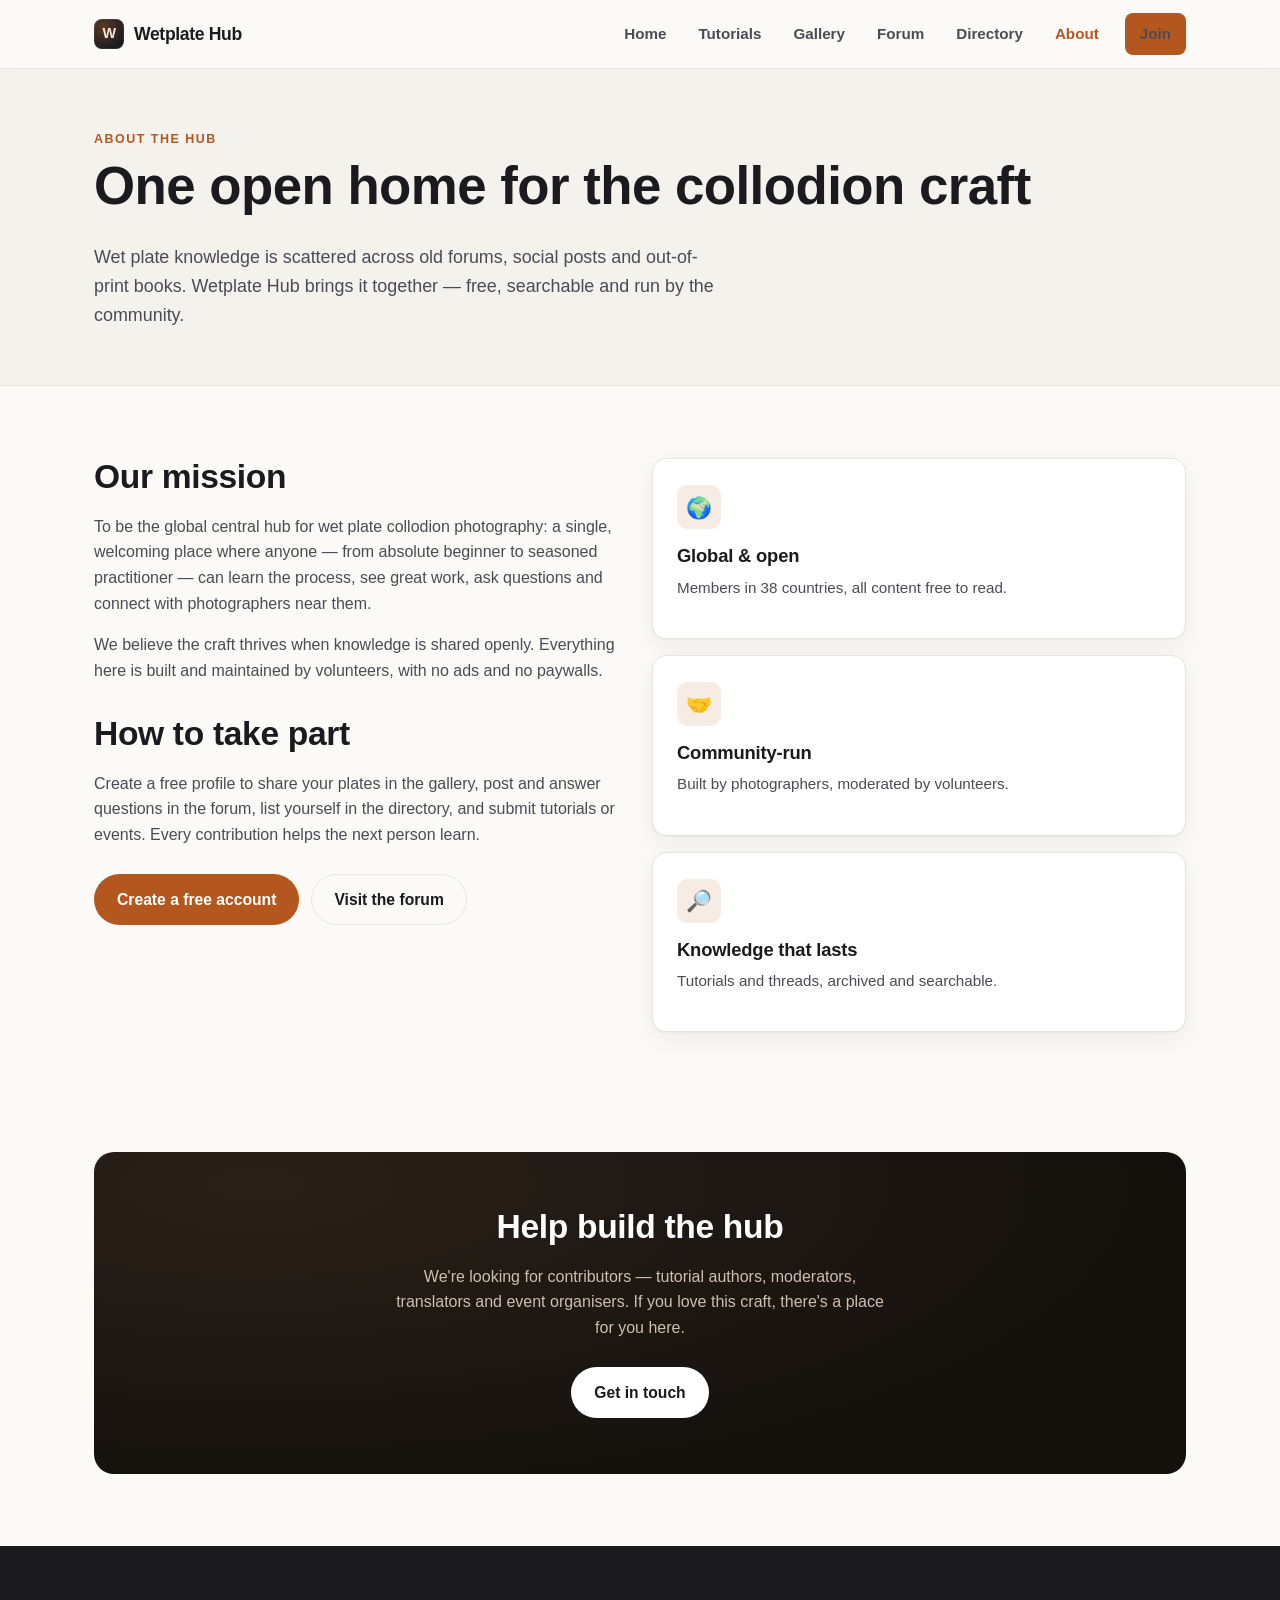
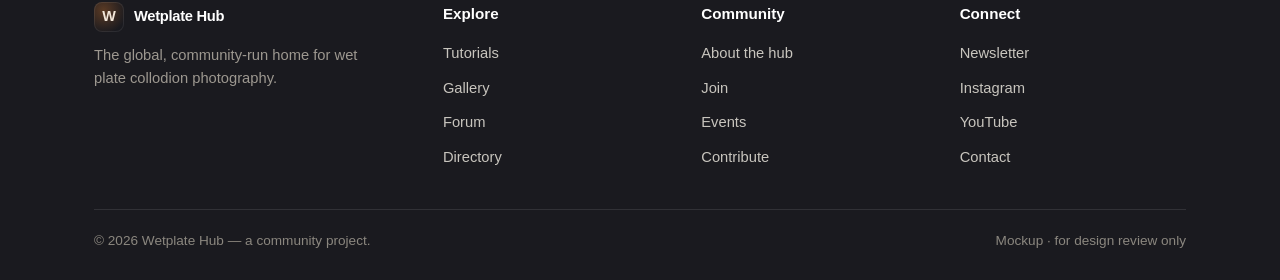
==== about.html @ 6b621704 "Add Wetplate Hub website mockup Static, multi-page mockup for a global community hub for wet plate c" ====
<!DOCTYPE html>
<html lang="en">
<head>
  <meta charset="UTF-8" />
  <meta name="viewport" content="width=device-width, initial-scale=1.0" />
  <title>About — Wetplate Hub</title>
  <meta name="description" content="Wetplate Hub is an open, community-run home for wet plate collodion photography worldwide." />
  <link rel="stylesheet" href="assets/css/styles.css" />
</head>
<body>

  <header class="site-header">
    <div class="container nav">
      <a class="brand" href="index.html"><span class="mark">W</span> Wetplate&nbsp;Hub</a>
      <button class="nav-toggle" aria-label="Toggle menu" aria-expanded="false"><span></span></button>
      <ul class="nav-links">
        <li><a href="index.html">Home</a></li>
        <li><a href="tutorials.html">Tutorials</a></li>
        <li><a href="gallery.html">Gallery</a></li>
        <li><a href="forum.html">Forum</a></li>
        <li><a href="directory.html">Directory</a></li>
        <li><a href="about.html" class="active">About</a></li>
        <li class="nav-cta"><a class="btn btn--primary" href="index.html#join">Join</a></li>
      </ul>
    </div>
  </header>

  <div class="page-head">
    <div class="container">
      <span class="eyebrow">About the hub</span>
      <h1>One open home for the collodion craft</h1>
      <p class="lead">Wet plate knowledge is scattered across old forums, social posts and out-of-print
        books. Wetplate Hub brings it together — free, searchable and run by the community.</p>
    </div>
  </div>

  <section class="section">
    <div class="container grid grid-2" style="align-items:start;">
      <div>
        <h2>Our mission</h2>
        <p>To be the global central hub for wet plate collodion photography: a single, welcoming place
          where anyone — from absolute beginner to seasoned practitioner — can learn the process, see
          great work, ask questions and connect with photographers near them.</p>
        <p>We believe the craft thrives when knowledge is shared openly. Everything here is built and
          maintained by volunteers, with no ads and no paywalls.</p>
        <h2 style="margin-top:32px;">How to take part</h2>
        <p>Create a free profile to share your plates in the gallery, post and answer questions in the
          forum, list yourself in the directory, and submit tutorials or events. Every contribution
          helps the next person learn.</p>
        <div class="hero-actions">
          <a class="btn btn--primary" href="index.html#join">Create a free account</a>
          <a class="btn btn--ghost" href="forum.html">Visit the forum</a>
        </div>
      </div>
      <div class="grid" style="gap:16px;">
        <div class="feature"><div class="ico">🌍</div><h3>Global &amp; open</h3><p>Members in 38 countries, all content free to read.</p></div>
        <div class="feature"><div class="ico">🤝</div><h3>Community-run</h3><p>Built by photographers, moderated by volunteers.</p></div>
        <div class="feature"><div class="ico">🔎</div><h3>Knowledge that lasts</h3><p>Tutorials and threads, archived and searchable.</p></div>
      </div>
    </div>
  </section>

  <section class="section section--tight">
    <div class="container">
      <div class="cta">
        <h2>Help build the hub</h2>
        <p>We're looking for contributors — tutorial authors, moderators, translators and event
          organisers. If you love this craft, there's a place for you here.</p>
        <div class="hero-actions"><a class="btn btn--light" href="#">Get in touch</a></div>
      </div>
    </div>
  </section>

  <footer class="site-footer">
    <div class="container">
      <div class="footer-grid">
        <div>
          <a class="brand" href="index.html"><span class="mark">W</span> Wetplate&nbsp;Hub</a>
          <p class="tagline">The global, community-run home for wet plate collodion photography.</p>
        </div>
        <div><h4>Explore</h4><ul class="f-links"><li><a href="tutorials.html">Tutorials</a></li><li><a href="gallery.html">Gallery</a></li><li><a href="forum.html">Forum</a></li><li><a href="directory.html">Directory</a></li></ul></div>
        <div><h4>Community</h4><ul class="f-links"><li><a href="about.html">About the hub</a></li><li><a href="index.html#join">Join</a></li><li><a href="directory.html">Events</a></li><li><a href="#">Contribute</a></li></ul></div>
        <div><h4>Connect</h4><ul class="f-links"><li><a href="#">Newsletter</a></li><li><a href="#">Instagram</a></li><li><a href="#">YouTube</a></li><li><a href="#">Contact</a></li></ul></div>
      </div>
      <div class="footer-bottom"><span>© 2026 Wetplate Hub — a community project.</span><span>Mockup · for design review only</span></div>
    </div>
  </footer>

  <script src="assets/js/main.js"></script>
</body>
</html>
---- assets/css/styles.css ----
/* ===========================================================================
   Wetplate Hub — shared styles
   Modern & clean: light palette, generous whitespace, one warm accent.
   Self-contained (no CDN), renders offline.
   =========================================================================== */

:root {
  /* Palette */
  --ink: #1a1a1f;
  --ink-soft: #4b4b55;
  --muted: #7c7c87;
  --line: #e6e4df;
  --bg: #fbfaf7;
  --surface: #ffffff;
  --surface-2: #f4f2ec;
  --accent: #b4571f;          /* burnt amber — nods to collodion chemistry */
  --accent-dark: #8c4216;
  --accent-soft: #f6ece3;

  /* Type */
  --font: -apple-system, BlinkMacSystemFont, "Segoe UI", Roboto, Helvetica, Arial,
    "Apple Color Emoji", "Segoe UI Emoji", sans-serif;

  /* Layout */
  --maxw: 1140px;
  --radius: 14px;
  --radius-sm: 9px;
  --shadow: 0 1px 2px rgba(26, 26, 31, 0.04), 0 8px 24px rgba(26, 26, 31, 0.06);
  --shadow-hover: 0 2px 6px rgba(26, 26, 31, 0.08), 0 16px 40px rgba(26, 26, 31, 0.10);
}

* { box-sizing: border-box; }

html { scroll-behavior: smooth; }

body {
  margin: 0;
  font-family: var(--font);
  color: var(--ink);
  background: var(--bg);
  line-height: 1.6;
  -webkit-font-smoothing: antialiased;
}

img { max-width: 100%; display: block; }

a { color: var(--accent); text-decoration: none; }
a:hover { color: var(--accent-dark); }

h1, h2, h3 { line-height: 1.15; letter-spacing: -0.01em; margin: 0 0 0.5em; }
h1 { font-size: clamp(2rem, 4.5vw, 3.3rem); font-weight: 800; }
h2 { font-size: clamp(1.5rem, 3vw, 2.1rem); font-weight: 750; }
h3 { font-size: 1.15rem; font-weight: 700; }
p { margin: 0 0 1rem; color: var(--ink-soft); }

.container {
  width: 100%;
  max-width: var(--maxw);
  margin: 0 auto;
  padding: 0 24px;
}

.section { padding: 72px 0; }
.section--tight { padding: 48px 0; }
.section--alt { background: var(--surface-2); }

.eyebrow {
  display: inline-block;
  font-size: 0.78rem;
  font-weight: 700;
  letter-spacing: 0.12em;
  text-transform: uppercase;
  color: var(--accent);
  margin-bottom: 0.6rem;
}

.lead { font-size: 1.12rem; color: var(--ink-soft); max-width: 60ch; }

.section-head { max-width: 62ch; margin-bottom: 36px; }
.section-head.center { margin-left: auto; margin-right: auto; text-align: center; }

/* ---------- Buttons ---------- */
.btn {
  display: inline-flex;
  align-items: center;
  gap: 0.5em;
  font-weight: 650;
  font-size: 0.98rem;
  padding: 12px 22px;
  border-radius: 999px;
  border: 1px solid transparent;
  cursor: pointer;
  transition: transform 0.12s ease, background 0.15s ease, box-shadow 0.15s ease;
}
.btn:active { transform: translateY(1px); }
.btn--primary { background: var(--accent); color: #fff; }
.btn--primary:hover { background: var(--accent-dark); color: #fff; }
.btn--ghost { background: transparent; color: var(--ink); border-color: var(--line); }
.btn--ghost:hover { background: var(--surface); color: var(--ink); box-shadow: var(--shadow); }
.btn--light { background: #fff; color: var(--ink); }
.btn--light:hover { background: #fff; box-shadow: var(--shadow); }

/* ---------- Header / nav ---------- */
.site-header {
  position: sticky;
  top: 0;
  z-index: 50;
  background: rgba(251, 250, 247, 0.85);
  backdrop-filter: saturate(180%) blur(12px);
  border-bottom: 1px solid var(--line);
}
.nav {
  display: flex;
  align-items: center;
  justify-content: space-between;
  height: 68px;
}
.brand { display: flex; align-items: center; gap: 10px; font-weight: 800; color: var(--ink); font-size: 1.1rem; letter-spacing: -0.02em; }
.brand:hover { color: var(--ink); }
.brand .mark {
  width: 30px; height: 30px; border-radius: 8px;
  background: radial-gradient(circle at 32% 28%, #5a3a24, #1a1a1f 78%);
  display: inline-flex; align-items: center; justify-content: center;
  color: #f2e7da; font-size: 0.9rem; font-weight: 800;
  box-shadow: inset 0 0 0 1px rgba(255,255,255,0.08);
}
.nav-links { display: flex; align-items: center; gap: 4px; list-style: none; margin: 0; padding: 0; }
.nav-links a {
  display: inline-block; color: var(--ink-soft); font-weight: 550; font-size: 0.95rem;
  padding: 8px 14px; border-radius: 8px;
}
.nav-links a:hover { color: var(--ink); background: var(--surface-2); }
.nav-links a.active { color: var(--accent); }
.nav-cta { margin-left: 8px; }
.nav-toggle {
  display: none; background: none; border: 1px solid var(--line); border-radius: 8px;
  width: 42px; height: 38px; cursor: pointer; padding: 0; align-items: center; justify-content: center;
}
.nav-toggle span, .nav-toggle span::before, .nav-toggle span::after {
  display: block; width: 18px; height: 2px; background: var(--ink); position: relative; transition: 0.2s;
}
.nav-toggle span::before, .nav-toggle span::after { content: ""; position: absolute; left: 0; }
.nav-toggle span::before { top: -6px; }
.nav-toggle span::after { top: 6px; }

@media (max-width: 860px) {
  .nav-toggle { display: inline-flex; }
  .nav-links {
    position: absolute; left: 0; right: 0; top: 68px;
    flex-direction: column; align-items: stretch; gap: 2px;
    background: var(--surface); border-bottom: 1px solid var(--line);
    padding: 12px 16px; box-shadow: var(--shadow);
    display: none;
  }
  .nav-links.open { display: flex; }
  .nav-links a { padding: 12px 14px; }
  .nav-cta { margin: 6px 0 0; }
}

/* ---------- Hero ---------- */
.hero { padding: 86px 0 64px; }
.hero-grid { display: grid; grid-template-columns: 1.05fr 0.95fr; gap: 56px; align-items: center; }
.hero p.lead { margin-top: 14px; }
.hero-actions { display: flex; flex-wrap: wrap; gap: 12px; margin-top: 26px; }
.hero-stats { display: flex; gap: 34px; margin-top: 40px; flex-wrap: wrap; }
.hero-stats .num { font-size: 1.7rem; font-weight: 800; color: var(--ink); }
.hero-stats .lbl { font-size: 0.85rem; color: var(--muted); }
.hero-art {
  border-radius: var(--radius); overflow: hidden; box-shadow: var(--shadow);
  aspect-ratio: 4 / 5; border: 1px solid var(--line);
}
@media (max-width: 860px) {
  .hero-grid { grid-template-columns: 1fr; gap: 36px; }
  .hero-art { max-width: 420px; }
}

/* ---------- Plate placeholder (tintype look, no network) ---------- */
.plate {
  position: relative; width: 100%; height: 100%; min-height: 160px;
  background:
    radial-gradient(120% 90% at 50% 35%, rgba(255,255,255,0.10), rgba(0,0,0,0.0) 45%),
    radial-gradient(140% 120% at 50% 50%, #6a513e 0%, #2c2118 55%, #14100c 100%);
  display: flex; align-items: flex-end;
}
.plate::after {
  content: ""; position: absolute; inset: 0;
  background: radial-gradient(130% 110% at 50% 45%, transparent 55%, rgba(0,0,0,0.55) 100%);
  pointer-events: none;
}
.plate--cool { background:
    radial-gradient(120% 90% at 50% 35%, rgba(255,255,255,0.12), transparent 45%),
    radial-gradient(140% 120% at 50% 50%, #4a5662 0%, #232a31 55%, #11151a 100%); }
.plate--silver { background:
    radial-gradient(120% 90% at 50% 30%, rgba(255,255,255,0.18), transparent 50%),
    radial-gradient(140% 120% at 50% 50%, #8a8175 0%, #43403a 60%, #1d1b18 100%); }
.plate .plate-cap {
  position: relative; z-index: 1; padding: 14px 16px; color: #efe6da;
  font-size: 0.82rem; width: 100%;
  text-shadow: 0 1px 4px rgba(0,0,0,0.6);
}
.plate .plate-cap strong { display: block; font-weight: 700; font-size: 0.92rem; }
.plate .plate-cap span { opacity: 0.8; }

/* ---------- Cards & grids ---------- */
.grid { display: grid; gap: 24px; }
.grid-2 { grid-template-columns: repeat(2, 1fr); }
.grid-3 { grid-template-columns: repeat(3, 1fr); }
.grid-4 { grid-template-columns: repeat(4, 1fr); }
@media (max-width: 980px) { .grid-3, .grid-4 { grid-template-columns: repeat(2, 1fr); } }
@media (max-width: 620px) { .grid-2, .grid-3, .grid-4 { grid-template-columns: 1fr; } }

.card {
  background: var(--surface); border: 1px solid var(--line); border-radius: var(--radius);
  overflow: hidden; box-shadow: var(--shadow);
  transition: transform 0.15s ease, box-shadow 0.15s ease;
  display: flex; flex-direction: column;
}
.card:hover { transform: translateY(-3px); box-shadow: var(--shadow-hover); }
.card-media { aspect-ratio: 4 / 3; }
.card-body { padding: 18px 20px 22px; }
.card-body h3 { margin-bottom: 6px; }
.card-body p { font-size: 0.95rem; margin-bottom: 0; }
.card-meta { display: flex; gap: 12px; font-size: 0.82rem; color: var(--muted); margin-top: 14px; flex-wrap: wrap; }

/* Section nav cards (home) */
.feature {
  display: block; background: var(--surface); border: 1px solid var(--line);
  border-radius: var(--radius); padding: 26px 24px; box-shadow: var(--shadow);
  transition: transform 0.15s ease, box-shadow 0.15s ease;
}
.feature:hover { transform: translateY(-3px); box-shadow: var(--shadow-hover); }
.feature .ico {
  width: 44px; height: 44px; border-radius: 11px; background: var(--accent-soft);
  display: flex; align-items: center; justify-content: center; font-size: 1.3rem; margin-bottom: 16px;
}
.feature h3 { color: var(--ink); }
.feature p { color: var(--ink-soft); font-size: 0.95rem; margin-bottom: 12px; }
.feature .more { font-weight: 650; font-size: 0.9rem; }

/* ---------- Chips / filters ---------- */
.chips { display: flex; flex-wrap: wrap; gap: 10px; margin-bottom: 30px; }
.chip {
  font-size: 0.88rem; font-weight: 600; padding: 8px 16px; border-radius: 999px;
  border: 1px solid var(--line); background: var(--surface); color: var(--ink-soft); cursor: pointer;
}
.chip:hover { border-color: var(--accent); color: var(--accent); }
.chip.active { background: var(--ink); color: #fff; border-color: var(--ink); }

/* ---------- Search bar ---------- */
.searchbar { display: flex; gap: 10px; flex-wrap: wrap; margin-bottom: 30px; }
.searchbar input, .searchbar select {
  font: inherit; padding: 12px 16px; border: 1px solid var(--line); border-radius: 999px;
  background: var(--surface); color: var(--ink); min-width: 0;
}
.searchbar input { flex: 1; min-width: 200px; }

/* ---------- Forum ---------- */
.cat-list { display: grid; gap: 14px; }
.cat {
  display: flex; align-items: center; gap: 16px; background: var(--surface);
  border: 1px solid var(--line); border-radius: var(--radius); padding: 18px 20px; box-shadow: var(--shadow);
}
.cat .ico { width: 46px; height: 46px; border-radius: 11px; background: var(--accent-soft);
  display: flex; align-items: center; justify-content: center; font-size: 1.3rem; flex: none; }
.cat .cat-text { flex: 1; }
.cat .cat-text h3 { margin: 0 0 2px; color: var(--ink); }
.cat .cat-text p { margin: 0; font-size: 0.9rem; }
.cat .cat-count { text-align: right; color: var(--muted); font-size: 0.85rem; flex: none; }
.cat .cat-count strong { display: block; color: var(--ink); font-size: 1.15rem; }

.topics { border: 1px solid var(--line); border-radius: var(--radius); overflow: hidden; background: var(--surface); box-shadow: var(--shadow); }
.topic { display: grid; grid-template-columns: 1fr auto auto; gap: 16px; align-items: center; padding: 16px 20px; border-bottom: 1px solid var(--line); }
.topic:last-child { border-bottom: none; }
.topic .t-title { font-weight: 650; color: var(--ink); }
.topic .t-sub { font-size: 0.82rem; color: var(--muted); margin-top: 2px; }
.topic .t-stat { text-align: center; font-size: 0.82rem; color: var(--muted); min-width: 64px; }
.topic .t-stat strong { display: block; color: var(--ink); font-size: 1rem; }
@media (max-width: 620px) { .topic { grid-template-columns: 1fr; } .topic .t-stat { text-align: left; } }

/* ---------- Directory ---------- */
.person { text-align: left; }
.person .avatar { aspect-ratio: 1/1; }
.person .card-body { padding: 16px 18px 20px; }
.person .role { font-size: 0.85rem; color: var(--accent); font-weight: 650; }
.tag { display: inline-block; font-size: 0.75rem; background: var(--surface-2); color: var(--ink-soft);
  border-radius: 999px; padding: 4px 10px; margin: 8px 6px 0 0; }

/* ---------- Events ---------- */
.event { display: flex; gap: 18px; align-items: center; background: var(--surface);
  border: 1px solid var(--line); border-radius: var(--radius); padding: 16px 20px; box-shadow: var(--shadow); }
.event .date { flex: none; width: 64px; text-align: center; background: var(--accent-soft);
  border-radius: 11px; padding: 10px 0; }
.event .date .d { font-size: 1.4rem; font-weight: 800; color: var(--accent-dark); line-height: 1; }
.event .date .m { font-size: 0.72rem; font-weight: 700; letter-spacing: 0.08em; text-transform: uppercase; color: var(--accent); }
.event .ev-body { flex: 1; }
.event .ev-body h3 { margin: 0 0 3px; color: var(--ink); }
.event .ev-body p { margin: 0; font-size: 0.9rem; }

/* ---------- Process steps ---------- */
.steps { counter-reset: step; display: grid; gap: 18px; }
.step { display: flex; gap: 18px; background: var(--surface); border: 1px solid var(--line);
  border-radius: var(--radius); padding: 20px 22px; box-shadow: var(--shadow); }
.step .n { counter-increment: step; flex: none; width: 40px; height: 40px; border-radius: 50%;
  background: var(--ink); color: #fff; font-weight: 800; display: flex; align-items: center; justify-content: center; }
.step .n::before { content: counter(step); }
.step h3 { margin: 0 0 4px; color: var(--ink); }
.step p { margin: 0; font-size: 0.95rem; }

/* ---------- CTA band ---------- */
.cta {
  background: radial-gradient(120% 140% at 15% 10%, #2a2018, #14110d 70%);
  color: #f4ede3; border-radius: 20px; padding: 56px 48px; text-align: center;
}
.cta h2 { color: #fff; }
.cta p { color: #cdbfb0; max-width: 56ch; margin-left: auto; margin-right: auto; }
.cta .hero-actions { justify-content: center; }
@media (max-width: 620px) { .cta { padding: 40px 24px; } }

/* ---------- Footer ---------- */
.site-footer { background: var(--ink); color: #c8c5be; padding: 56px 0 28px; margin-top: 24px; }
.footer-grid { display: grid; grid-template-columns: 1.4fr 1fr 1fr 1fr; gap: 32px; }
.site-footer h4 { color: #fff; font-size: 0.95rem; margin: 0 0 14px; }
.site-footer a { color: #c8c5be; font-size: 0.92rem; }
.site-footer a:hover { color: #fff; }
.site-footer .f-links { list-style: none; padding: 0; margin: 0; display: grid; gap: 9px; }
.site-footer .brand { color: #fff; margin-bottom: 12px; }
.site-footer .tagline { color: #9d9890; font-size: 0.92rem; max-width: 34ch; }
.footer-bottom { border-top: 1px solid rgba(255,255,255,0.1); margin-top: 40px; padding-top: 20px;
  display: flex; justify-content: space-between; flex-wrap: wrap; gap: 10px; font-size: 0.85rem; color: #8b877f; }
@media (max-width: 760px) { .footer-grid { grid-template-columns: 1fr 1fr; } }
@media (max-width: 480px) { .footer-grid { grid-template-columns: 1fr; } }

/* ---------- Page header (interior pages) ---------- */
.page-head { background: var(--surface-2); border-bottom: 1px solid var(--line); padding: 56px 0; }
.page-head .eyebrow { margin-bottom: 0.4rem; }
.page-head p { max-width: 64ch; margin-bottom: 0; }
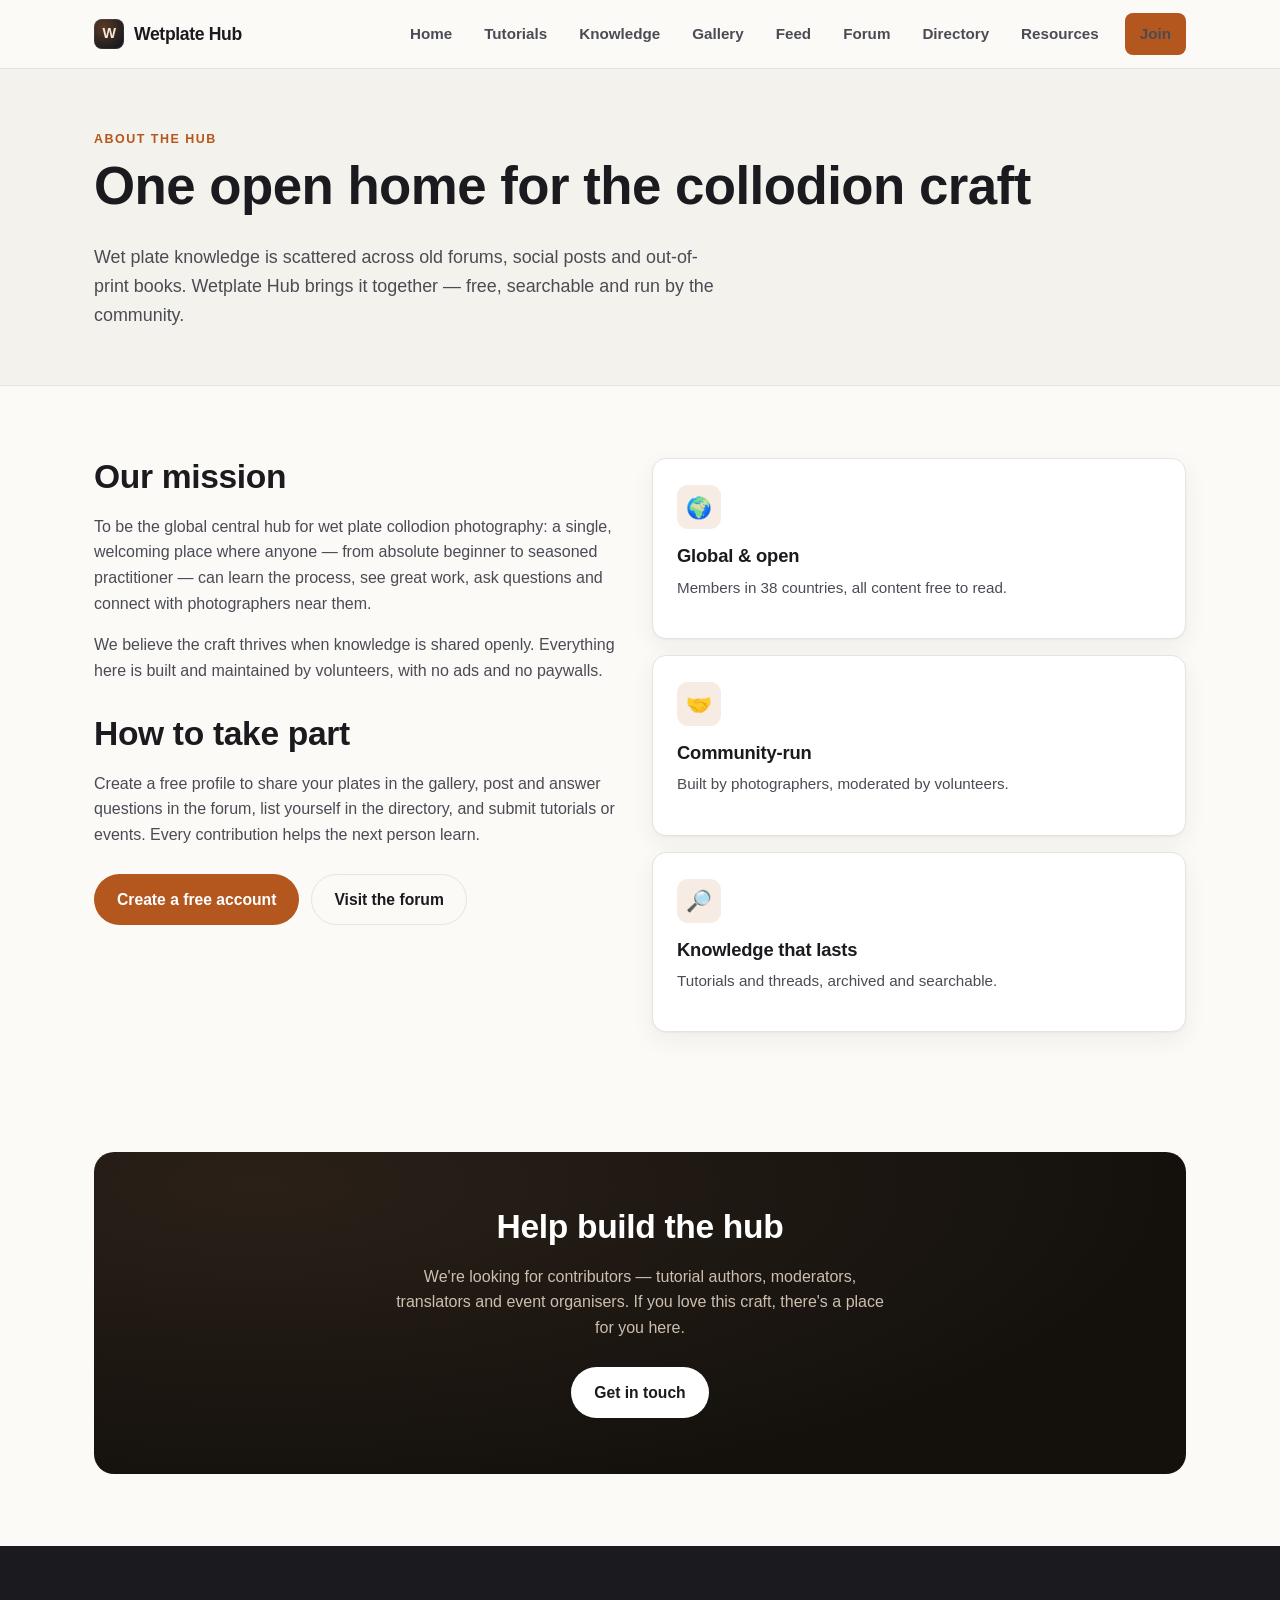
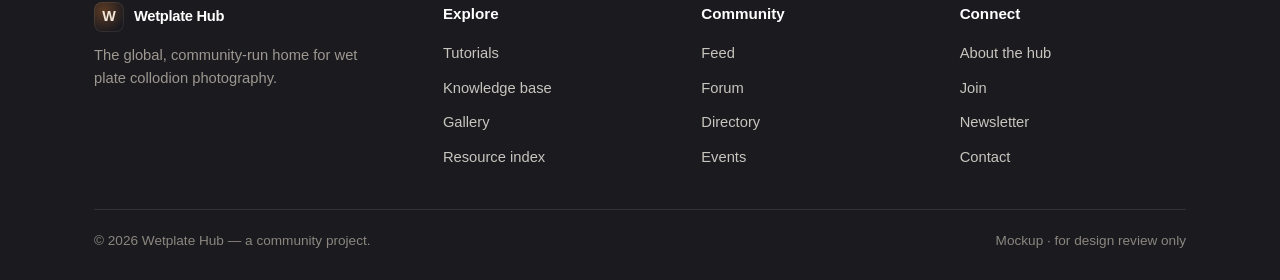
==== commit 60de0168: "Reposition hub as connective layer: add 4 connector pages + strategy Adds STRATEGY.md (vision: index" ====
--- a/about.html
+++ b/about.html
@@ -16,10 +16,12 @@
       <ul class="nav-links">
         <li><a href="index.html">Home</a></li>
         <li><a href="tutorials.html">Tutorials</a></li>
+        <li><a href="knowledge.html">Knowledge</a></li>
         <li><a href="gallery.html">Gallery</a></li>
+        <li><a href="feed.html">Feed</a></li>
         <li><a href="forum.html">Forum</a></li>
         <li><a href="directory.html">Directory</a></li>
-        <li><a href="about.html" class="active">About</a></li>
+        <li><a href="resources.html">Resources</a></li>
         <li class="nav-cta"><a class="btn btn--primary" href="index.html#join">Join</a></li>
       </ul>
     </div>
@@ -78,9 +80,9 @@
           <a class="brand" href="index.html"><span class="mark">W</span> Wetplate&nbsp;Hub</a>
           <p class="tagline">The global, community-run home for wet plate collodion photography.</p>
         </div>
-        <div><h4>Explore</h4><ul class="f-links"><li><a href="tutorials.html">Tutorials</a></li><li><a href="gallery.html">Gallery</a></li><li><a href="forum.html">Forum</a></li><li><a href="directory.html">Directory</a></li></ul></div>
-        <div><h4>Community</h4><ul class="f-links"><li><a href="about.html">About the hub</a></li><li><a href="index.html#join">Join</a></li><li><a href="directory.html">Events</a></li><li><a href="#">Contribute</a></li></ul></div>
-        <div><h4>Connect</h4><ul class="f-links"><li><a href="#">Newsletter</a></li><li><a href="#">Instagram</a></li><li><a href="#">YouTube</a></li><li><a href="#">Contact</a></li></ul></div>
+        <div><h4>Explore</h4><ul class="f-links"><li><a href="tutorials.html">Tutorials</a></li><li><a href="knowledge.html">Knowledge base</a></li><li><a href="gallery.html">Gallery</a></li><li><a href="resources.html">Resource index</a></li></ul></div>
+        <div><h4>Community</h4><ul class="f-links"><li><a href="feed.html">Feed</a></li><li><a href="forum.html">Forum</a></li><li><a href="directory.html">Directory</a></li><li><a href="feed.html">Events</a></li></ul></div>
+        <div><h4>Connect</h4><ul class="f-links"><li><a href="about.html">About the hub</a></li><li><a href="index.html#join">Join</a></li><li><a href="#">Newsletter</a></li><li><a href="#">Contact</a></li></ul></div>
       </div>
       <div class="footer-bottom"><span>© 2026 Wetplate Hub — a community project.</span><span>Mockup · for design review only</span></div>
     </div>
--- a/assets/css/styles.css
+++ b/assets/css/styles.css
@@ -334,3 +334,76 @@
 .page-head { background: var(--surface-2); border-bottom: 1px solid var(--line); padding: 56px 0; }
 .page-head .eyebrow { margin-bottom: 0.4rem; }
 .page-head p { max-width: 64ch; margin-bottom: 0; }
+
+/* ---------- Source badges ---------- */
+.badge {
+  display: inline-flex; align-items: center; gap: 5px;
+  font-size: 0.72rem; font-weight: 700; letter-spacing: 0.03em;
+  padding: 3px 9px; border-radius: 999px; line-height: 1.4;
+  background: var(--surface-2); color: var(--ink-soft); border: 1px solid var(--line);
+}
+.badge--forum   { background: #eaf0f6; color: #2f5b86; border-color: #d4e1ee; }
+.badge--video   { background: #fbe9e7; color: #b03a2e; border-color: #f3d2cd; }
+.badge--supplier{ background: #e9f3ec; color: #2f7a48; border-color: #d2e8d9; }
+.badge--book    { background: #f3ede2; color: #8a6a2f; border-color: #e7dcc8; }
+.badge--blog    { background: #efeafa; color: #5b46a8; border-color: #ddd3f2; }
+.badge--instagram { background: #fbeaf3; color: #b03570; border-color: #f2d3e3; }
+
+/* ---------- External link rows (resource index) ---------- */
+.linkrow {
+  display: flex; align-items: flex-start; gap: 16px; background: var(--surface);
+  border: 1px solid var(--line); border-radius: var(--radius); padding: 18px 20px;
+  box-shadow: var(--shadow); transition: transform 0.15s ease, box-shadow 0.15s ease;
+}
+.linkrow:hover { transform: translateY(-2px); box-shadow: var(--shadow-hover); }
+.linkrow .lr-body { flex: 1; min-width: 0; }
+.linkrow .lr-title { font-weight: 700; color: var(--ink); display: inline-flex; align-items: center; gap: 6px; }
+.linkrow .lr-title .ext { color: var(--muted); font-weight: 500; }
+.linkrow .lr-title:hover { color: var(--accent); }
+.linkrow p { margin: 4px 0 0; font-size: 0.92rem; }
+.linkrow .lr-meta { display: flex; flex-wrap: wrap; gap: 8px 14px; align-items: center; margin-top: 10px; font-size: 0.8rem; color: var(--muted); }
+.linkrow .src { flex: none; }
+
+/* ---------- Citation / provenance ---------- */
+.cite {
+  display: flex; flex-wrap: wrap; gap: 6px 14px; align-items: center;
+  margin-top: 14px; padding-top: 12px; border-top: 1px dashed var(--line);
+  font-size: 0.82rem; color: var(--muted);
+}
+.cite .src-label { font-weight: 650; color: var(--ink-soft); }
+.cite a { font-weight: 600; }
+
+.formula { list-style: none; margin: 14px 0 0; padding: 0; display: grid; gap: 8px; }
+.formula li { display: flex; justify-content: space-between; gap: 16px; font-size: 0.92rem;
+  padding: 8px 0; border-bottom: 1px solid var(--line); color: var(--ink-soft); }
+.formula li:last-child { border-bottom: none; }
+.formula li strong { color: var(--ink); font-weight: 600; }
+
+/* ---------- Community feed ---------- */
+.feed { display: grid; gap: 16px; }
+.feed-item { display: flex; gap: 16px; background: var(--surface); border: 1px solid var(--line);
+  border-radius: var(--radius); padding: 16px 18px; box-shadow: var(--shadow); }
+.feed-item .thumb { flex: none; width: 92px; height: 92px; border-radius: 11px; overflow: hidden; }
+.feed-item .fi-body { flex: 1; min-width: 0; }
+.feed-item .fi-head { display: flex; flex-wrap: wrap; gap: 8px 12px; align-items: center; margin-bottom: 5px; }
+.feed-item .fi-author { font-weight: 700; color: var(--ink); }
+.feed-item .fi-via { font-size: 0.8rem; color: var(--muted); }
+.feed-item p { margin: 4px 0 0; font-size: 0.93rem; }
+.feed-item .fi-foot { margin-top: 10px; font-size: 0.8rem; color: var(--muted); display: flex; gap: 16px; flex-wrap: wrap; }
+@media (max-width: 520px) { .feed-item .thumb { width: 64px; height: 64px; } }
+
+/* ---------- Profile header ---------- */
+.profile-head { display: flex; gap: 28px; align-items: flex-start; flex-wrap: wrap; }
+.profile-head .pf-avatar { flex: none; width: 150px; height: 150px; border-radius: 16px;
+  overflow: hidden; box-shadow: var(--shadow); border: 1px solid var(--line); }
+.profile-head .pf-body { flex: 1; min-width: 260px; }
+.profile-head h1 { margin-bottom: 4px; }
+.profile-head .pf-loc { color: var(--muted); font-weight: 600; }
+.profile-head .pf-links { display: flex; flex-wrap: wrap; gap: 10px; margin: 16px 0; }
+.profile-head .pf-links a {
+  display: inline-flex; align-items: center; gap: 7px; font-size: 0.88rem; font-weight: 600;
+  padding: 8px 14px; border-radius: 999px; border: 1px solid var(--line);
+  background: var(--surface); color: var(--ink-soft);
+}
+.profile-head .pf-links a:hover { border-color: var(--accent); color: var(--accent); }
+.claim-note { font-size: 0.85rem; color: var(--muted); margin-top: 10px; }
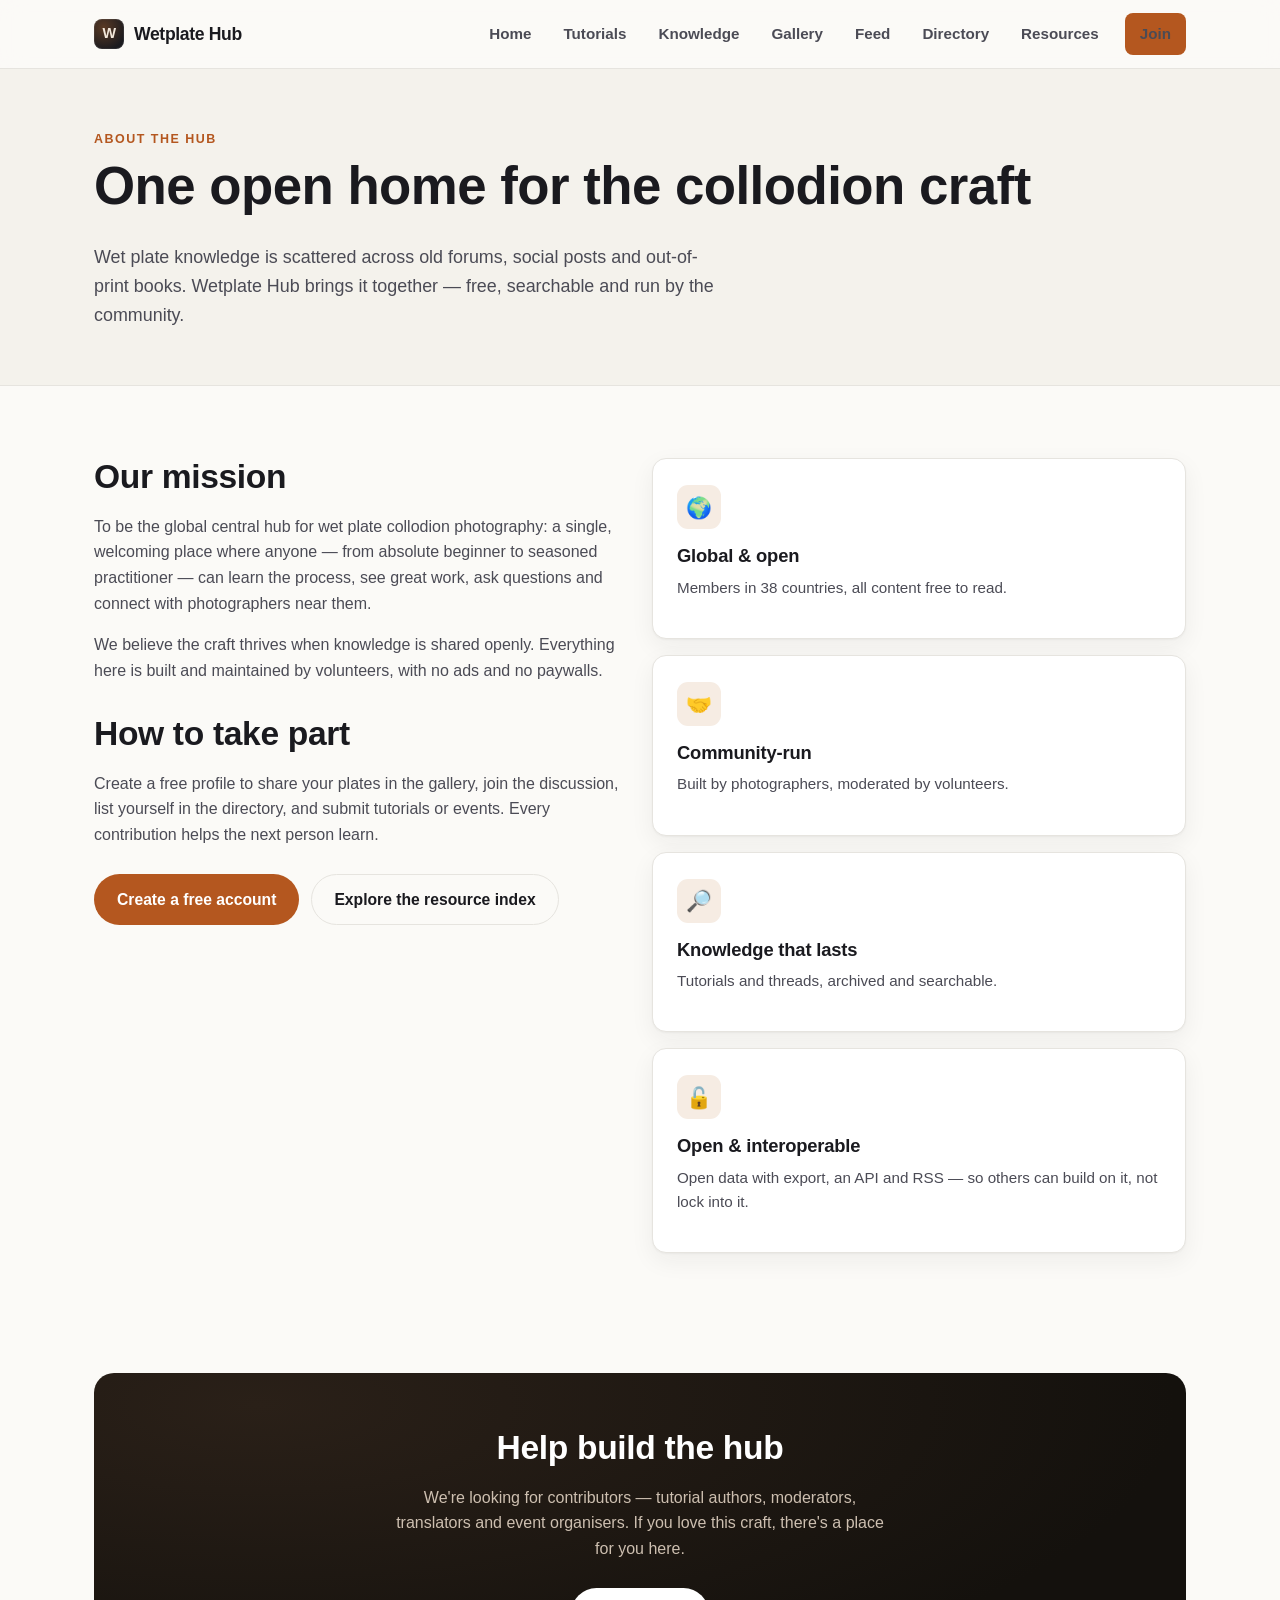
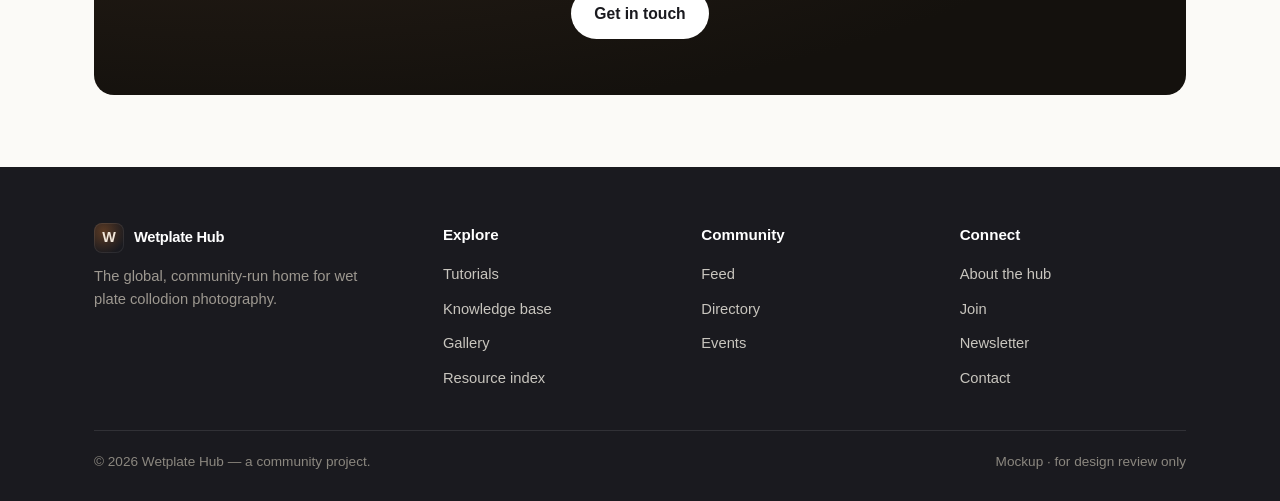
==== commit 546e5a55: "Align mockup with strategy: drop hosted forum, index videos, add open-data layer Resolves the strate" ====
--- a/about.html
+++ b/about.html
@@ -19,7 +19,6 @@
         <li><a href="knowledge.html">Knowledge</a></li>
         <li><a href="gallery.html">Gallery</a></li>
         <li><a href="feed.html">Feed</a></li>
-        <li><a href="forum.html">Forum</a></li>
         <li><a href="directory.html">Directory</a></li>
         <li><a href="resources.html">Resources</a></li>
         <li class="nav-cta"><a class="btn btn--primary" href="index.html#join">Join</a></li>
@@ -46,18 +45,18 @@
         <p>We believe the craft thrives when knowledge is shared openly. Everything here is built and
           maintained by volunteers, with no ads and no paywalls.</p>
         <h2 style="margin-top:32px;">How to take part</h2>
-        <p>Create a free profile to share your plates in the gallery, post and answer questions in the
-          forum, list yourself in the directory, and submit tutorials or events. Every contribution
+        <p>Create a free profile to share your plates in the gallery, join the discussion, list yourself in the directory, and submit tutorials or events. Every contribution
           helps the next person learn.</p>
         <div class="hero-actions">
           <a class="btn btn--primary" href="index.html#join">Create a free account</a>
-          <a class="btn btn--ghost" href="forum.html">Visit the forum</a>
+          <a class="btn btn--ghost" href="resources.html">Explore the resource index</a>
         </div>
       </div>
       <div class="grid" style="gap:16px;">
         <div class="feature"><div class="ico">🌍</div><h3>Global &amp; open</h3><p>Members in 38 countries, all content free to read.</p></div>
         <div class="feature"><div class="ico">🤝</div><h3>Community-run</h3><p>Built by photographers, moderated by volunteers.</p></div>
         <div class="feature"><div class="ico">🔎</div><h3>Knowledge that lasts</h3><p>Tutorials and threads, archived and searchable.</p></div>
+        <div class="feature"><div class="ico">🔓</div><h3>Open &amp; interoperable</h3><p>Open data with export, an API and RSS — so others can build on it, not lock into it.</p></div>
       </div>
     </div>
   </section>
@@ -81,7 +80,7 @@
           <p class="tagline">The global, community-run home for wet plate collodion photography.</p>
         </div>
         <div><h4>Explore</h4><ul class="f-links"><li><a href="tutorials.html">Tutorials</a></li><li><a href="knowledge.html">Knowledge base</a></li><li><a href="gallery.html">Gallery</a></li><li><a href="resources.html">Resource index</a></li></ul></div>
-        <div><h4>Community</h4><ul class="f-links"><li><a href="feed.html">Feed</a></li><li><a href="forum.html">Forum</a></li><li><a href="directory.html">Directory</a></li><li><a href="feed.html">Events</a></li></ul></div>
+        <div><h4>Community</h4><ul class="f-links"><li><a href="feed.html">Feed</a></li><li><a href="directory.html">Directory</a></li><li><a href="feed.html">Events</a></li></ul></div>
         <div><h4>Connect</h4><ul class="f-links"><li><a href="about.html">About the hub</a></li><li><a href="index.html#join">Join</a></li><li><a href="#">Newsletter</a></li><li><a href="#">Contact</a></li></ul></div>
       </div>
       <div class="footer-bottom"><span>© 2026 Wetplate Hub — a community project.</span><span>Mockup · for design review only</span></div>
--- a/assets/css/styles.css
+++ b/assets/css/styles.css
@@ -208,6 +208,10 @@
 .grid-4 { grid-template-columns: repeat(4, 1fr); }
 @media (max-width: 980px) { .grid-3, .grid-4 { grid-template-columns: repeat(2, 1fr); } }
 @media (max-width: 620px) { .grid-2, .grid-3, .grid-4 { grid-template-columns: 1fr; } }
+
+/* Main + sidebar split (stacks on mobile) */
+.split { display: grid; grid-template-columns: 1.65fr 1fr; gap: 40px; align-items: start; }
+@media (max-width: 860px) { .split { grid-template-columns: 1fr; gap: 32px; } }
 
 .card {
   background: var(--surface); border: 1px solid var(--line); border-radius: var(--radius);
@@ -407,3 +411,125 @@
 }
 .profile-head .pf-links a:hover { border-color: var(--accent); color: var(--accent); }
 .claim-note { font-size: 0.85rem; color: var(--muted); margin-top: 10px; }
+
+/* ---------- Video player (tutorial) ---------- */
+.video-player {
+  position: relative; aspect-ratio: 16 / 9; border-radius: var(--radius); overflow: hidden;
+  border: 1px solid var(--line); box-shadow: var(--shadow);
+  display: flex; align-items: center; justify-content: center; cursor: pointer;
+  background:
+    radial-gradient(120% 90% at 50% 30%, rgba(255,255,255,0.10), transparent 45%),
+    radial-gradient(150% 130% at 50% 50%, #3a2c22 0%, #1c1611 60%, #0f0c09 100%);
+}
+.video-player::after {
+  content: ""; position: absolute; inset: 0; pointer-events: none;
+  background: radial-gradient(130% 110% at 50% 45%, transparent 55%, rgba(0,0,0,0.5) 100%);
+}
+.play-btn {
+  position: relative; z-index: 1; width: 78px; height: 78px; border-radius: 50%;
+  background: rgba(255,255,255,0.94); display: flex; align-items: center; justify-content: center;
+  box-shadow: 0 8px 30px rgba(0,0,0,0.35); transition: transform 0.15s ease;
+}
+.video-player:hover .play-btn { transform: scale(1.06); }
+.play-btn::before {
+  content: ""; border-style: solid; border-width: 13px 0 13px 22px;
+  border-color: transparent transparent transparent var(--ink); margin-left: 6px;
+}
+.vp-cap { position: absolute; z-index: 1; bottom: 14px; left: 18px; right: 18px;
+  display: flex; justify-content: space-between; align-items: flex-end; gap: 12px;
+  color: #efe6da; text-shadow: 0 1px 4px rgba(0,0,0,0.6); font-size: 0.85rem; }
+.vp-cap strong { font-size: 0.98rem; }
+.vp-dur { background: rgba(0,0,0,0.55); border-radius: 6px; padding: 3px 8px; font-variant-numeric: tabular-nums; }
+
+/* ---------- Chapter list ---------- */
+.chapters { list-style: none; margin: 0; padding: 0; display: grid; gap: 2px; }
+.chapters a {
+  display: flex; gap: 14px; align-items: baseline; padding: 11px 14px; border-radius: 9px;
+  color: var(--ink-soft);
+}
+.chapters a:hover { background: var(--surface-2); color: var(--ink); }
+.chapters .ts { color: var(--accent); font-weight: 700; min-width: 46px; font-variant-numeric: tabular-nums; font-size: 0.9rem; }
+.chapters .ch-title { font-weight: 550; }
+
+/* ---------- Callout (safety / notes) ---------- */
+.callout { display: flex; gap: 14px; border-radius: var(--radius); padding: 18px 20px;
+  background: var(--surface-2); border: 1px solid var(--line); }
+.callout .ico { flex: none; font-size: 1.3rem; line-height: 1.4; }
+.callout h3 { margin: 0 0 6px; font-size: 1rem; }
+.callout p, .callout ul { margin: 0; font-size: 0.92rem; color: var(--ink-soft); }
+.callout ul { padding-left: 18px; display: grid; gap: 5px; }
+.callout--warn { background: #fcefe9; border-color: #f3d2c6; }
+.callout--warn h3 { color: #a23a1f; }
+
+/* ---------- Transcript ---------- */
+.transcript { background: var(--surface); border: 1px solid var(--line); border-radius: var(--radius);
+  box-shadow: var(--shadow); padding: 8px 22px; }
+.transcript details { border-bottom: 1px solid var(--line); }
+.transcript details:last-child { border-bottom: none; }
+.transcript summary { cursor: pointer; padding: 14px 0; font-weight: 650; color: var(--ink);
+  display: flex; gap: 12px; align-items: baseline; list-style: none; }
+.transcript summary::-webkit-details-marker { display: none; }
+.transcript summary .ts { color: var(--accent); font-weight: 700; min-width: 46px; font-variant-numeric: tabular-nums; font-size: 0.9rem; }
+.transcript p { margin: 0 0 16px 58px; font-size: 0.93rem; }
+
+/* ---------- Price comparison ---------- */
+.sample-banner { display: flex; gap: 14px; align-items: flex-start; border-radius: var(--radius);
+  padding: 16px 20px; background: #fcefe9; border: 1px solid #f3d2c6; margin-bottom: 32px; }
+.sample-banner .ico { flex: none; font-size: 1.3rem; line-height: 1.4; }
+.sample-banner h3 { margin: 0 0 4px; font-size: 1rem; color: #a23a1f; }
+.sample-banner p { margin: 0; font-size: 0.92rem; color: var(--ink-soft); }
+
+.compare-wrap { overflow-x: auto; border: 1px solid var(--line); border-radius: var(--radius);
+  box-shadow: var(--shadow); background: var(--surface); }
+.compare-table { width: 100%; border-collapse: collapse; min-width: 720px; font-size: 0.94rem; }
+.compare-table th, .compare-table td { text-align: left; padding: 14px 16px; border-bottom: 1px solid var(--line); vertical-align: top; }
+.compare-table thead th { background: var(--surface-2); color: var(--ink); font-weight: 700;
+  font-size: 0.82rem; letter-spacing: 0.02em; text-transform: uppercase; position: sticky; top: 0; }
+.compare-table tbody tr:last-child td { border-bottom: none; }
+.compare-table tbody tr:hover { background: var(--bg); }
+.compare-table .item { font-weight: 650; color: var(--ink); }
+.compare-table .item small { display: block; font-weight: 400; color: var(--muted); margin-top: 2px; }
+.price { font-variant-numeric: tabular-nums; font-weight: 700; color: var(--ink); white-space: nowrap; }
+.price small { display: block; font-weight: 400; color: var(--muted); font-size: 0.76rem; white-space: normal; margin-top: 3px; max-width: 200px; }
+.price .cur { color: var(--muted); font-weight: 500; font-size: 0.85em; }
+.price--best { color: var(--accent-dark); }
+.price--na { color: var(--muted); font-weight: 400; }
+.best-tag { display: inline-block; margin-left: 6px; font-size: 0.66rem; font-weight: 800; letter-spacing: 0.04em;
+  text-transform: uppercase; color: #fff; background: var(--accent); border-radius: 999px; padding: 2px 7px; vertical-align: middle; }
+.vendor-head { display: flex; flex-direction: column; gap: 2px; }
+.vendor-head .region { font-size: 0.72rem; font-weight: 600; color: var(--muted); text-transform: none; letter-spacing: 0; }
+.compare-foot { font-size: 0.85rem; color: var(--muted); margin-top: 14px; }
+.stock { font-size: 0.78rem; font-weight: 650; white-space: nowrap; }
+.stock--in  { color: #2e7d32; }
+.stock--out { color: #a23a1f; }
+.stock--low { color: #8a6d1f; }
+.supplier-jump { display: flex; flex-wrap: wrap; gap: 10px; margin: 8px 0 30px; }
+.supplier-block { margin-bottom: 44px; }
+.supplier-block > .sb-head { display: flex; flex-wrap: wrap; align-items: baseline; justify-content: space-between; gap: 12px; margin-bottom: 14px; }
+.supplier-block .sb-head h3 { margin: 0; font-size: 1.25rem; }
+.supplier-block .sb-head .sb-meta { font-size: 0.88rem; color: var(--muted); }
+
+/* ---------- Open data / export affordances (pillar 5) ---------- */
+.data-bar { display: flex; flex-wrap: wrap; gap: 10px; align-items: center; margin: 0 0 28px;
+  padding: 12px 16px; border: 1px dashed var(--line); border-radius: var(--radius); background: var(--surface); }
+.data-bar .data-label { font-weight: 650; color: var(--ink); margin-right: 4px; }
+.data-chip { display: inline-flex; align-items: center; gap: 6px; border: 1px solid var(--line);
+  background: var(--surface); border-radius: 999px; padding: 5px 13px; font-size: 0.82rem; font-weight: 600; color: var(--ink-soft); }
+.data-chip:hover { border-color: var(--accent); color: var(--accent); }
+
+/* ---------- Searchable transcript / video index ---------- */
+.search-count { margin: 12px 0 22px; font-size: 0.88rem; color: var(--muted); min-height: 1em; }
+.badge--indexed { background: #e7f0ea; color: #2e6b43; border-color: #cfe4d6; }
+.video-list { display: grid; gap: 14px; }
+.video-result { display: grid; grid-template-columns: 168px 1fr; gap: 18px; align-items: start;
+  border: 1px solid var(--line); border-radius: var(--radius); background: var(--surface); box-shadow: var(--shadow); padding: 16px; }
+.video-result:hover { box-shadow: var(--shadow-hover); }
+.video-result .vr-thumb { position: relative; border-radius: var(--radius-sm); overflow: hidden; min-height: 104px; }
+.video-result h3 { margin: 0 0 3px; font-size: 1.08rem; }
+.video-result h3 a { color: var(--ink); }
+.video-result h3 a:hover { color: var(--accent); }
+.vr-meta { display: flex; flex-wrap: wrap; gap: 8px 14px; align-items: center; font-size: 0.84rem; color: var(--muted); margin: 6px 0 0; }
+.vr-snip { margin-top: 12px; border-left: 3px solid var(--accent); padding: 5px 0 5px 12px;
+  background: var(--surface-2); border-radius: 0 8px 8px 0; font-size: 0.9rem; color: var(--ink-soft); }
+.vr-snip .ts { color: var(--accent); font-weight: 700; font-variant-numeric: tabular-nums; margin-right: 8px; }
+@media (max-width: 640px) { .video-result { grid-template-columns: 1fr; } }
